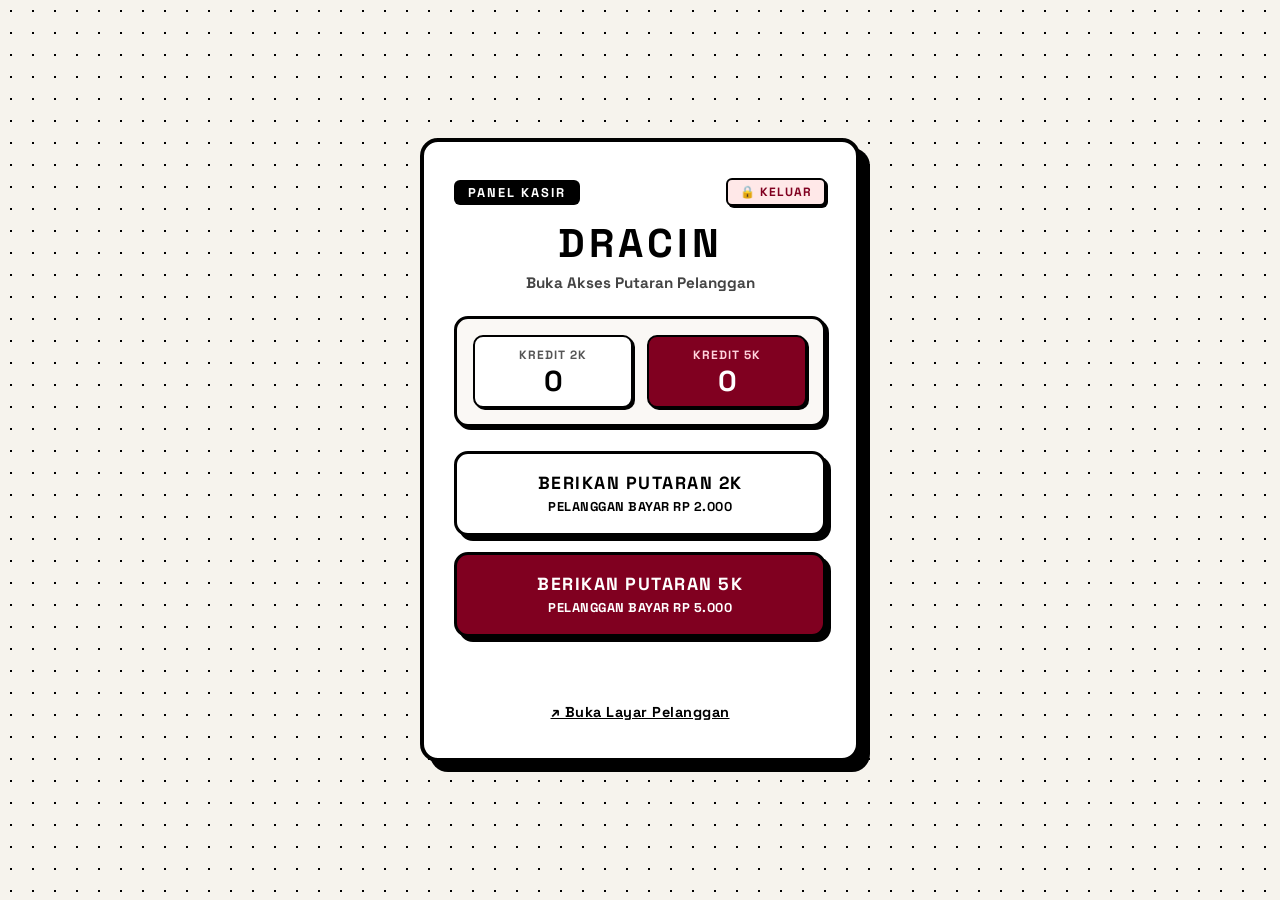
==== templates/admin/admin.html @ 5578705a "Initial commit Dracin spin game" ====
<!DOCTYPE html>
<html lang="id">
<head>
  <meta charset="UTF-8">
  <meta name="viewport" content="width=device-width, initial-scale=1">
  <title>DRACIN - Panel Kasir (Neobrutalism)</title>
  <link rel="stylesheet" href="https://fonts.googleapis.com/css2?family=Space+Grotesk:wght@600;700;800;900&display=swap">
  <style>
    :root {
      --black: #000000;
      --white: #FFFFFF;
      --maroon: #800020;
      --maroon-hover: #960026;
      --bg-page: #F6F3ED;
      
      --border-thick: 3.5px solid #000000;
      --border-medium: 2.5px solid #000000;
      --shadow-lg: 8px 8px 0px #000000;
      --shadow-md: 5px 5px 0px #000000;
      --shadow-sm: 3px 3px 0px #000000;
    }

    * { box-sizing: border-box; margin: 0; padding: 0; }

    body {
      background-color: var(--bg-page);
      background-image: radial-gradient(#000000 1.2px, transparent 1.2px);
      background-size: 22px 22px;
      color: var(--black);
      font-family: 'Space Grotesk', sans-serif;
      min-height: 100vh;
      display: flex;
      flex-direction: column;
      align-items: center;
      justify-content: center;
      padding: 24px;
    }

    .admin-card {
      background: var(--white);
      border: 4px solid var(--black);
      border-radius: 18px;
      padding: 36px 30px;
      max-width: 440px;
      width: 100%;
      text-align: center;
      box-shadow: 10px 10px 0px var(--black);
    }

    .admin-top-bar {
      display: flex;
      justify-content: space-between;
      align-items: center;
      margin-bottom: 12px;
    }

    .admin-badge {
      display: inline-block;
      background: var(--black);
      color: var(--white);
      font-size: 0.8rem;
      font-weight: 800;
      letter-spacing: 2px;
      padding: 4px 14px;
      border-radius: 6px;
      margin-bottom: 0;
    }

    .btn-logout {
      background: #FFE8E8;
      color: var(--maroon);
      border: 2px solid var(--black);
      border-radius: 6px;
      padding: 4px 12px;
      font-family: inherit;
      font-size: 0.75rem;
      font-weight: 900;
      letter-spacing: 1px;
      cursor: pointer;
      box-shadow: 2px 2px 0px var(--black);
      transition: all 0.1s ease;
    }

    .btn-logout:hover {
      background: var(--maroon);
      color: var(--white);
      transform: translate(-1px, -1px);
      box-shadow: 3px 3px 0px var(--black);
    }

    .brand-title {
      font-size: 2.5rem;
      font-weight: 900;
      letter-spacing: 4px;
      margin-bottom: 4px;
    }

    .brand-subtitle {
      color: #444444;
      font-size: 0.95rem;
      font-weight: 700;
      margin-bottom: 24px;
    }

    .status-monitor {
      background: #FAF8F5;
      border: var(--border-thick);
      border-radius: 14px;
      padding: 16px;
      margin-bottom: 24px;
      display: grid;
      grid-template-columns: 1fr 1fr;
      gap: 14px;
      box-shadow: var(--shadow-sm);
    }

    .monitor-box {
      display: flex;
      flex-direction: column;
      align-items: center;
      background: var(--white);
      border: var(--border-medium);
      border-radius: 10px;
      padding: 10px;
      box-shadow: 2px 2px 0px var(--black);
    }

    .monitor-box--5k {
      background: var(--maroon);
      color: var(--white);
    }

    .monitor-label {
      font-size: 0.75rem;
      font-weight: 800;
      text-transform: uppercase;
      letter-spacing: 1px;
      margin-bottom: 4px;
    }

    .monitor-box:not(.monitor-box--5k) .monitor-label {
      color: #555555;
    }

    .monitor-box--5k .monitor-label {
      color: #FFD2DC;
    }

    .monitor-val {
      font-size: 1.8rem;
      font-weight: 900;
      line-height: 1;
    }

    .actions {
      display: flex;
      flex-direction: column;
      gap: 16px;
    }

    .btn {
      width: 100%;
      padding: 18px 16px;
      font-family: 'Space Grotesk', sans-serif;
      font-size: 1.1rem;
      font-weight: 900;
      border: var(--border-thick);
      border-radius: 14px;
      cursor: pointer;
      letter-spacing: 1.5px;
      transition: all 0.15s ease;
      text-transform: uppercase;
      display: flex;
      flex-direction: column;
      align-items: center;
      gap: 4px;
    }

    .btn-sub {
      font-size: 0.8rem;
      font-weight: 700;
      letter-spacing: 0.5px;
    }

    .btn:active {
      transform: translate(3px, 3px);
      box-shadow: 1px 1px 0px var(--black) !important;
    }

    .btn-2k {
      background: var(--white);
      color: var(--black);
      box-shadow: var(--shadow-md);
    }

    .btn-2k:hover {
      background: #EFEBE4;
      transform: translate(-2px, -2px);
      box-shadow: 7px 7px 0px var(--black);
    }

    .btn-5k {
      background: var(--maroon);
      color: var(--white);
      box-shadow: var(--shadow-md);
    }

    .btn-5k:hover {
      background: var(--maroon-hover);
      transform: translate(-2px, -2px);
      box-shadow: 7px 7px 0px var(--black);
    }

    #toast {
      margin-top: 20px;
      font-size: 0.95rem;
      font-weight: 800;
      min-height: 24px;
      color: var(--maroon);
    }

    .nav-link {
      display: inline-block;
      margin-top: 22px;
      color: var(--black);
      font-size: 0.9rem;
      font-weight: 800;
      text-decoration: underline;
      letter-spacing: 0.5px;
    }

    .nav-link:hover {
      color: var(--maroon);
    }
  </style>
</head>
<body>
  <div class="admin-card">
    <div class="admin-top-bar">
      <div class="admin-badge">PANEL KASIR</div>
      <button class="btn-logout" onclick="logoutAdmin()" title="Kunci / Keluar Kasir">🔒 KELUAR</button>
    </div>
    <h1 class="brand-title">DRACIN</h1>
    <p class="brand-subtitle">Buka Akses Putaran Pelanggan</p>

    <!-- Monitor Kredit Live -->
    <div class="status-monitor">
      <div class="monitor-box">
        <span class="monitor-label">Kredit 2K</span>
        <span class="monitor-val" id="monitor-2k">0</span>
      </div>
      <div class="monitor-box monitor-box--5k">
        <span class="monitor-label">Kredit 5K</span>
        <span class="monitor-val" id="monitor-5k">0</span>
      </div>
    </div>

    <!-- Tombol Kasir -->
    <div class="actions">
      <button class="btn btn-2k" onclick="addCredit('2k')">
        <span>Berikan Putaran 2K</span>
        <span class="btn-sub">Pelanggan Bayar Rp 2.000</span>
      </button>

      <button class="btn btn-5k" onclick="addCredit('5k')">
        <span>Berikan Putaran 5K</span>
        <span class="btn-sub">Pelanggan Bayar Rp 5.000</span>
      </button>
    </div>

    <div id="toast"></div>

    <a href="/" target="_blank" class="nav-link">↗ Buka Layar Pelanggan</a>
  </div>

  <script>
    const toast = document.getElementById("toast");
    const m2k = document.getElementById("monitor-2k");
    const m5k = document.getElementById("monitor-5k");

    async function fetchState() {
      try {
        const res = await fetch("/api/state");
        if (res.ok) {
          const state = await res.json();
          m2k.textContent = state.credit_2k;
          m5k.textContent = state.credit_5k;
        }
      } catch (e) {}
    }

    setInterval(fetchState, 1500);
    fetchState();

    async function addCredit(type) {
      toast.textContent = "Mengirim sinyal...";
      try {
        const res = await fetch("/api/admin/add", {
          method: "POST",
          headers: { "Content-Type": "application/json" },
          body: JSON.stringify({ type: type })
        });
        if (res.ok) {
          const data = await res.json();
          m2k.textContent = data.state.credit_2k;
          m5k.textContent = data.state.credit_5k;
          toast.textContent = `★ Berhasil! Akses putaran ${type.toUpperCase()} telah dibuka.`;
          setTimeout(() => toast.textContent = "", 3500);
        } else if (res.status === 401) {
          toast.textContent = "Sesi kasir berakhir. Mengalihkan ke login...";
          setTimeout(() => { window.location.href = "/admin/login"; }, 800);
        } else {
          const err = await res.json().catch(() => ({}));
          toast.textContent = err.error || "Gagal membuka putaran.";
        }
      } catch (e) {
        toast.textContent = "Gagal terhubung ke server.";
      }
    }

    async function logoutAdmin() {
      try {
        await fetch("/api/admin/logout", { method: "POST" });
        window.location.href = "/admin/login";
      } catch (e) {
        window.location.href = "/admin/login";
      }
    }
  </script>
</body>
</html>
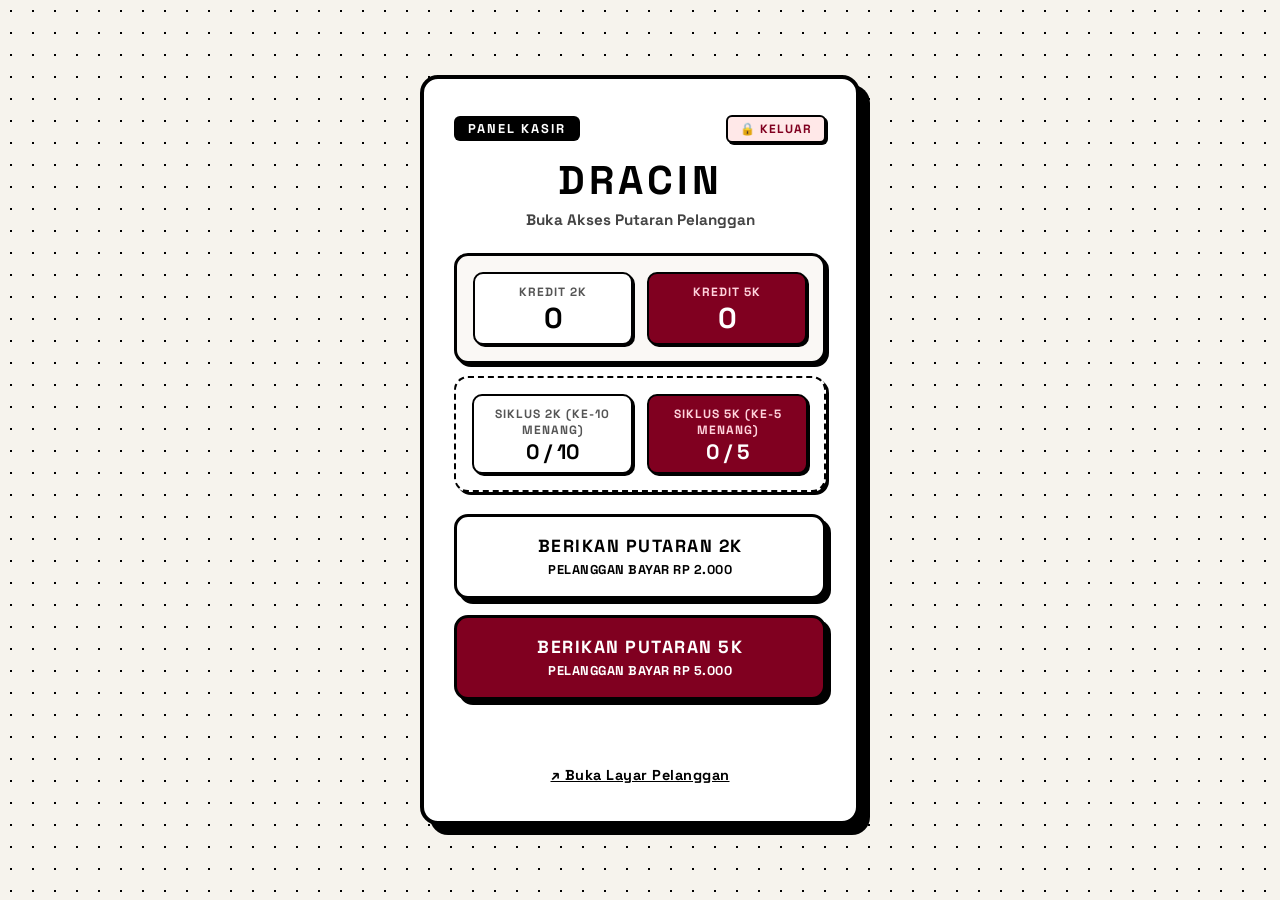
==== commit ebc8d5e9: "Implement profit-guaranteed win cycles (5th for 5k, 10th for 2k)" ====
--- a/templates/admin/admin.html
+++ b/templates/admin/admin.html
@@ -152,6 +152,17 @@
       line-height: 1;
     }
 
+    .monitor-val-sm {
+      font-size: 1.3rem;
+    }
+
+    .status-monitor--stats {
+      margin-top: -12px;
+      margin-bottom: 22px;
+      background: #FFFFFF;
+      border: 2px dashed #000000;
+    }
+
     .actions {
       display: flex;
       flex-direction: column;
@@ -255,6 +266,18 @@
       </div>
     </div>
 
+    <!-- Monitor Rahasia Siklus Menang (Hanya Kasir) -->
+    <div class="status-monitor status-monitor--stats">
+      <div class="monitor-box">
+        <span class="monitor-label">Siklus 2K (Ke-10 Menang)</span>
+        <span class="monitor-val monitor-val-sm" id="stats-2k">0 / 10</span>
+      </div>
+      <div class="monitor-box monitor-box--5k">
+        <span class="monitor-label">Siklus 5K (Ke-5 Menang)</span>
+        <span class="monitor-val monitor-val-sm" id="stats-5k">0 / 5</span>
+      </div>
+    </div>
+
     <!-- Tombol Kasir -->
     <div class="actions">
       <button class="btn btn-2k" onclick="addCredit('2k')">
@@ -277,6 +300,8 @@
     const toast = document.getElementById("toast");
     const m2k = document.getElementById("monitor-2k");
     const m5k = document.getElementById("monitor-5k");
+    const s2k = document.getElementById("stats-2k");
+    const s5k = document.getElementById("stats-5k");
 
     async function fetchState() {
       try {
@@ -285,6 +310,10 @@
           const state = await res.json();
           m2k.textContent = state.credit_2k;
           m5k.textContent = state.credit_5k;
+          if (state.admin_stats) {
+            s2k.textContent = state.admin_stats.progress_2k;
+            s5k.textContent = state.admin_stats.progress_5k;
+          }
         }
       } catch (e) {}
     }
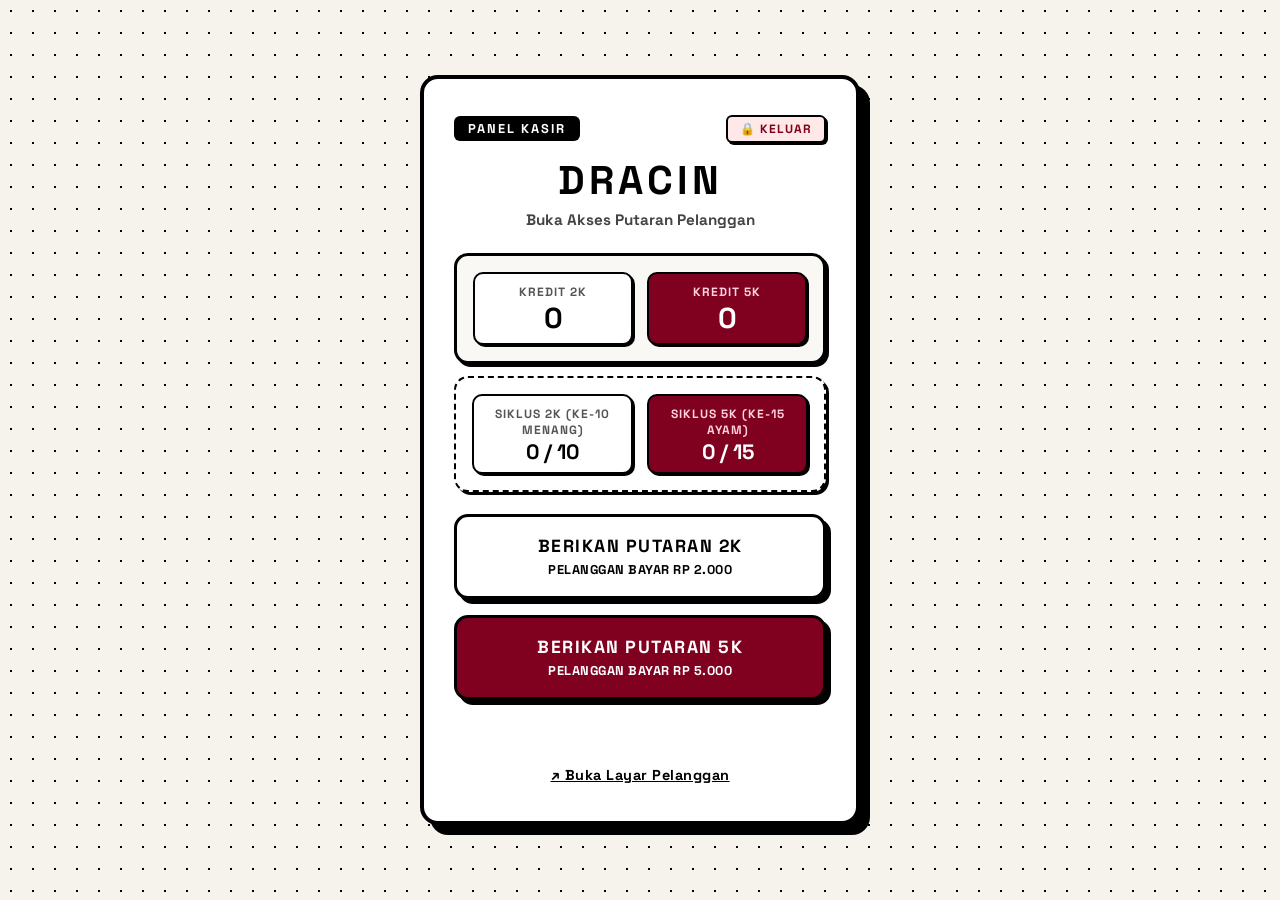
==== commit fa698cbb: "Lock Palekko Chicken exclusively to 15th spin for 5K" ====
--- a/templates/admin/admin.html
+++ b/templates/admin/admin.html
@@ -273,8 +273,8 @@
         <span class="monitor-val monitor-val-sm" id="stats-2k">0 / 10</span>
       </div>
       <div class="monitor-box monitor-box--5k">
-        <span class="monitor-label">Siklus 5K (Ke-5 Menang)</span>
-        <span class="monitor-val monitor-val-sm" id="stats-5k">0 / 5</span>
+        <span class="monitor-label">Siklus 5K (Ke-15 Ayam)</span>
+        <span class="monitor-val monitor-val-sm" id="stats-5k">0 / 15</span>
       </div>
     </div>
 
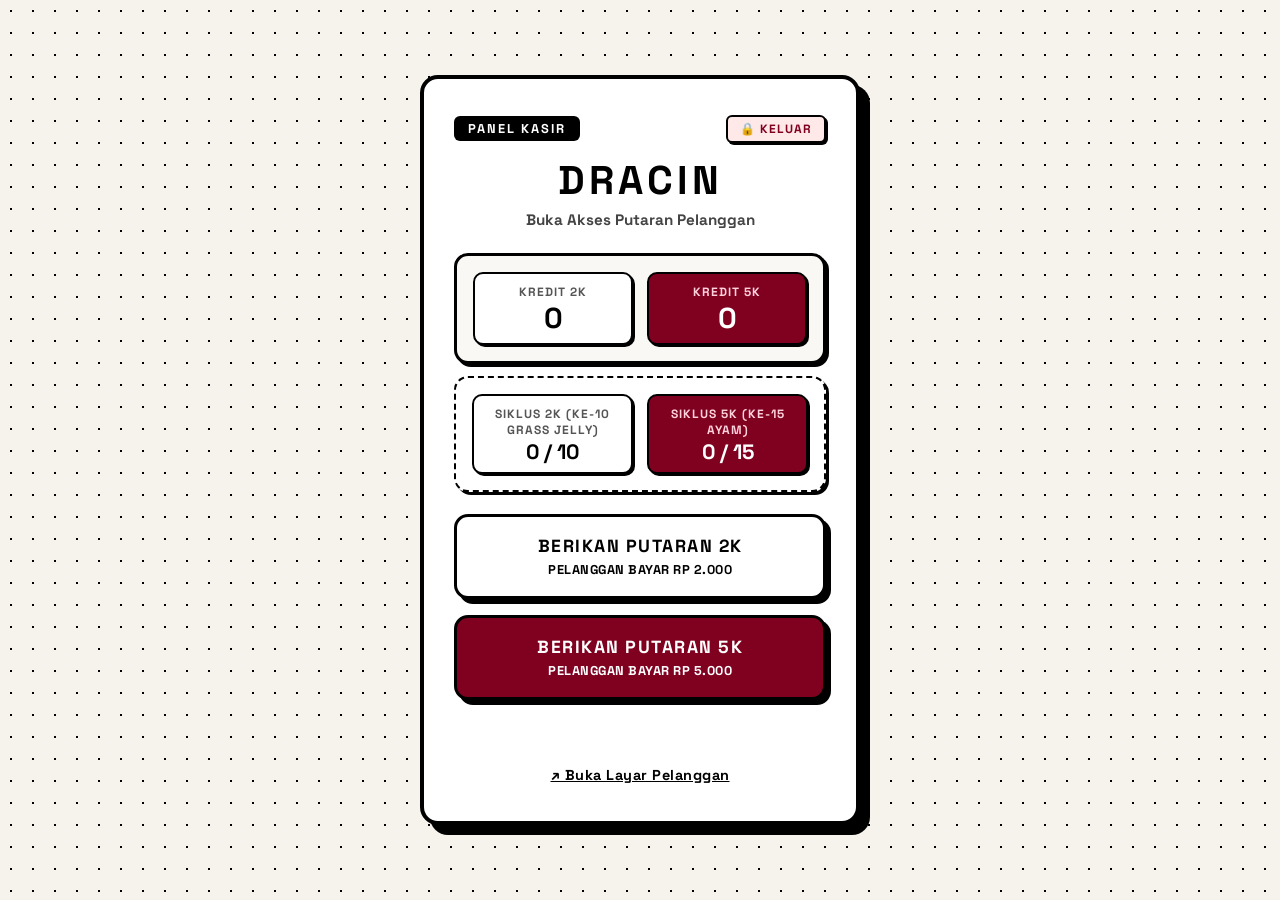
==== commit 64542ae2: "Set 2K spins strictly to Grass Jelly Drink only" ====
--- a/templates/admin/admin.html
+++ b/templates/admin/admin.html
@@ -269,7 +269,7 @@
     <!-- Monitor Rahasia Siklus Menang (Hanya Kasir) -->
     <div class="status-monitor status-monitor--stats">
       <div class="monitor-box">
-        <span class="monitor-label">Siklus 2K (Ke-10 Menang)</span>
+        <span class="monitor-label">Siklus 2K (Ke-10 Grass Jelly)</span>
         <span class="monitor-val monitor-val-sm" id="stats-2k">0 / 10</span>
       </div>
       <div class="monitor-box monitor-box--5k">
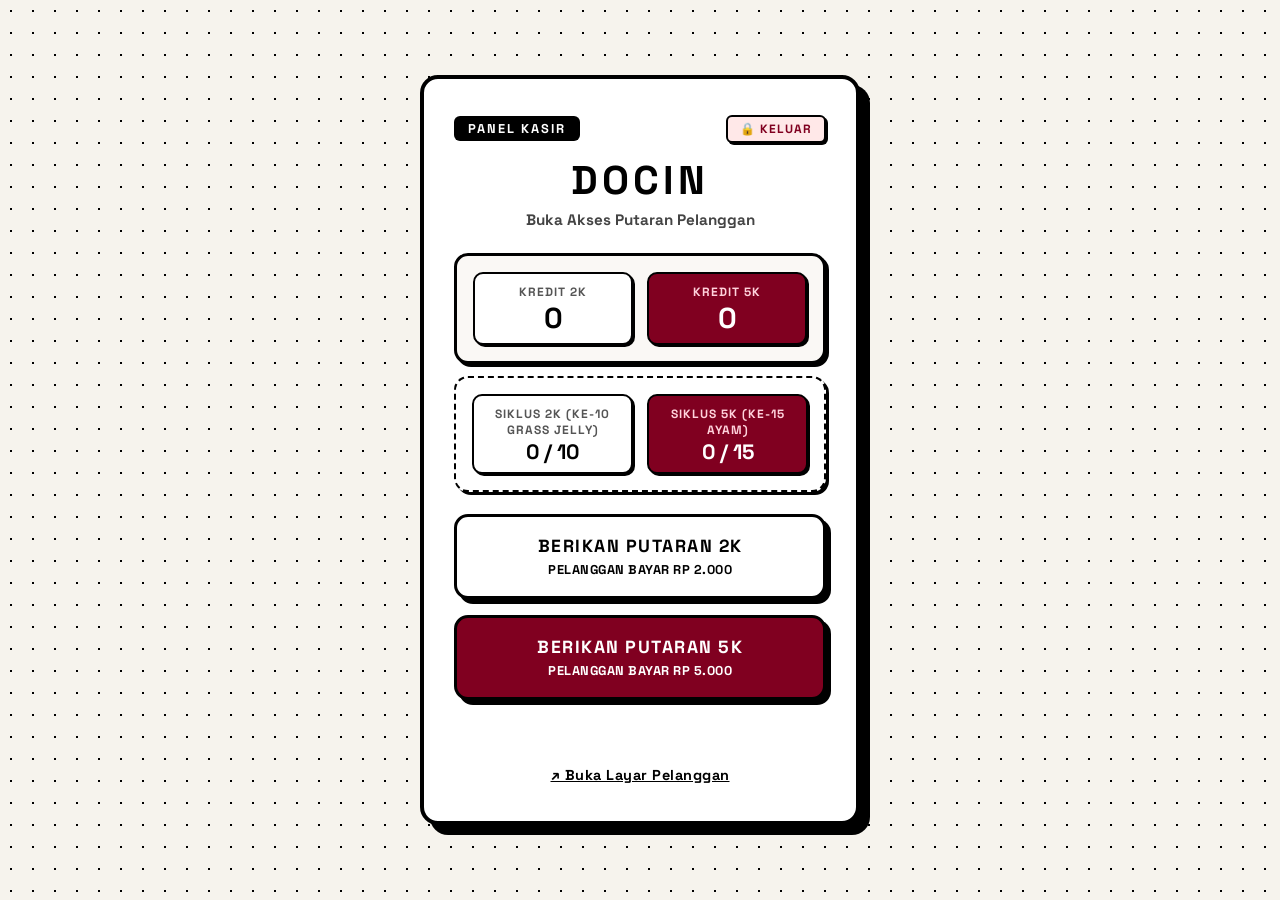
==== commit 27392481: "feat: rename DRACIN to DOCIN across all pages" ====
--- a/templates/admin/admin.html
+++ b/templates/admin/admin.html
@@ -3,7 +3,7 @@
 <head>
   <meta charset="UTF-8">
   <meta name="viewport" content="width=device-width, initial-scale=1">
-  <title>DRACIN - Panel Kasir (Neobrutalism)</title>
+  <title>DOCIN - Panel Kasir (Neobrutalism)</title>
   <link rel="stylesheet" href="https://fonts.googleapis.com/css2?family=Space+Grotesk:wght@600;700;800;900&display=swap">
   <style>
     :root {
@@ -251,7 +251,7 @@
       <div class="admin-badge">PANEL KASIR</div>
       <button class="btn-logout" onclick="logoutAdmin()" title="Kunci / Keluar Kasir">🔒 KELUAR</button>
     </div>
-    <h1 class="brand-title">DRACIN</h1>
+    <h1 class="brand-title">DOCIN</h1>
     <p class="brand-subtitle">Buka Akses Putaran Pelanggan</p>
 
     <!-- Monitor Kredit Live -->
